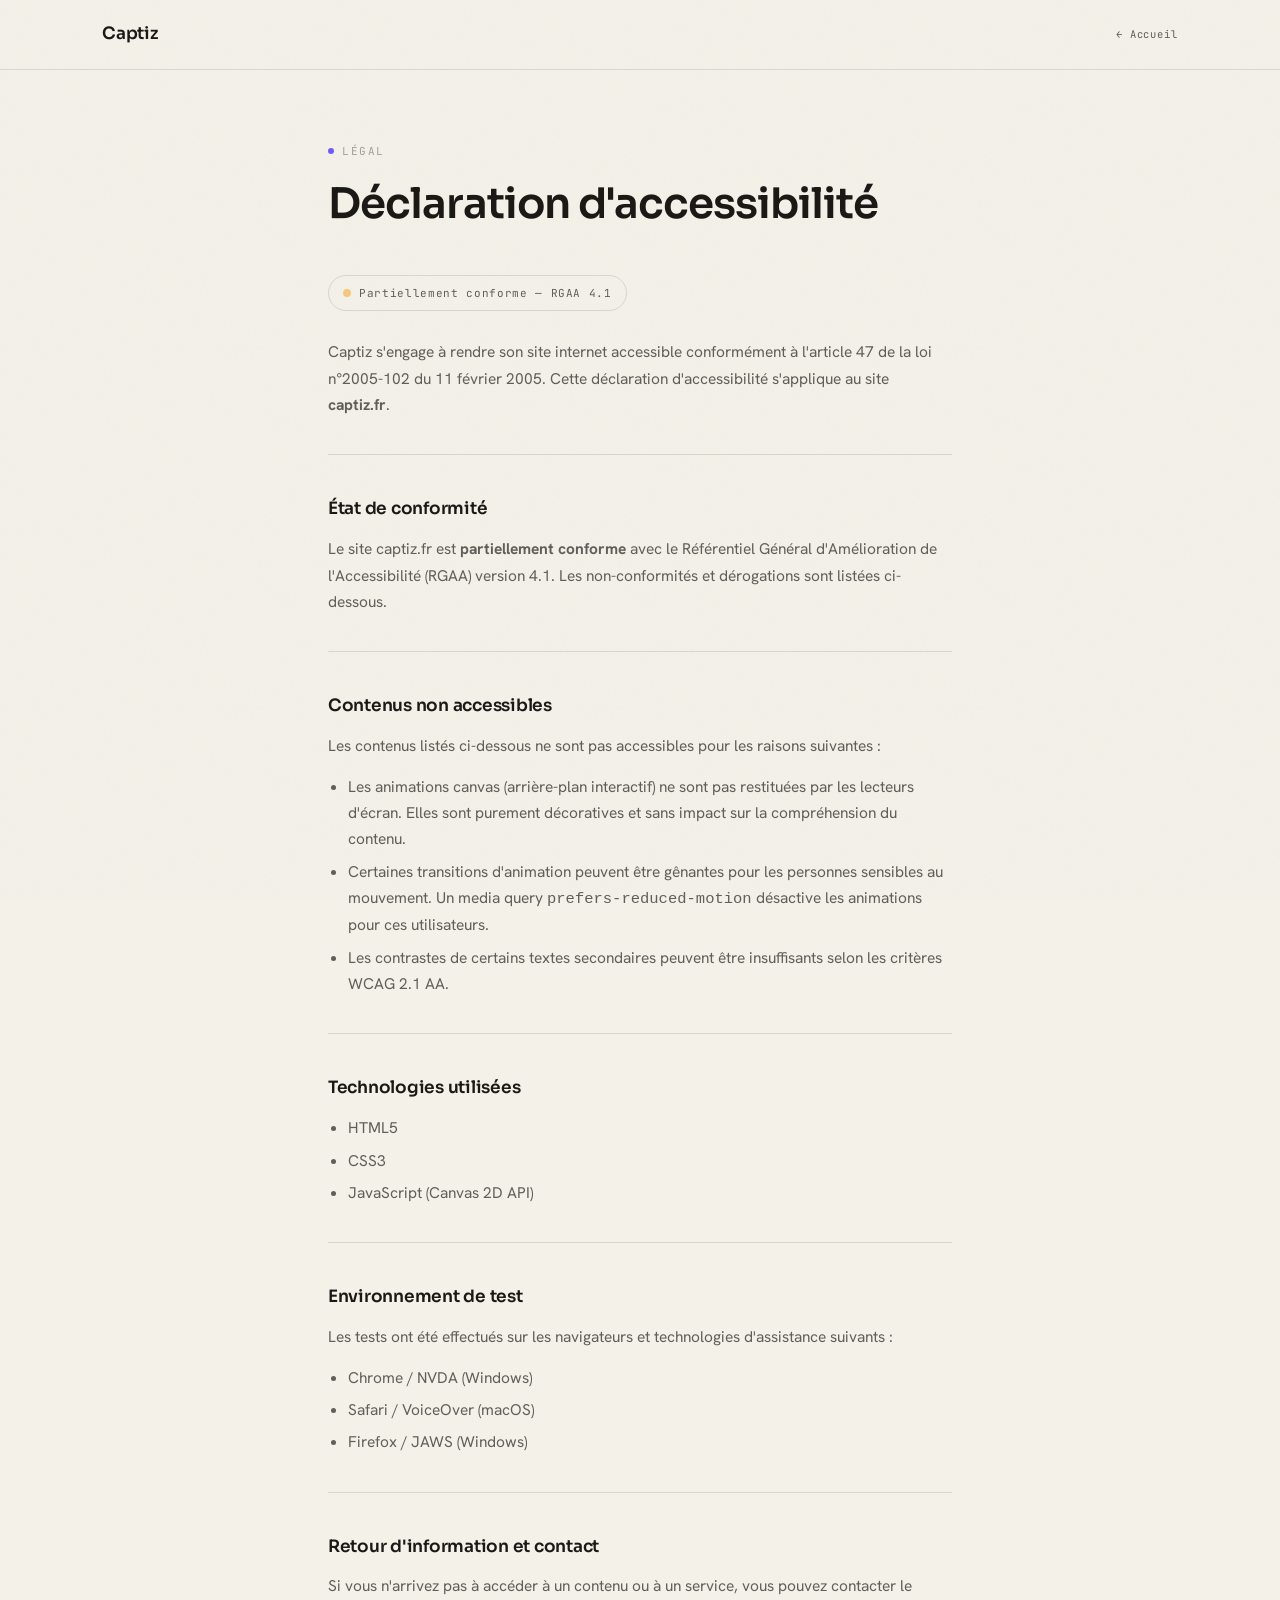
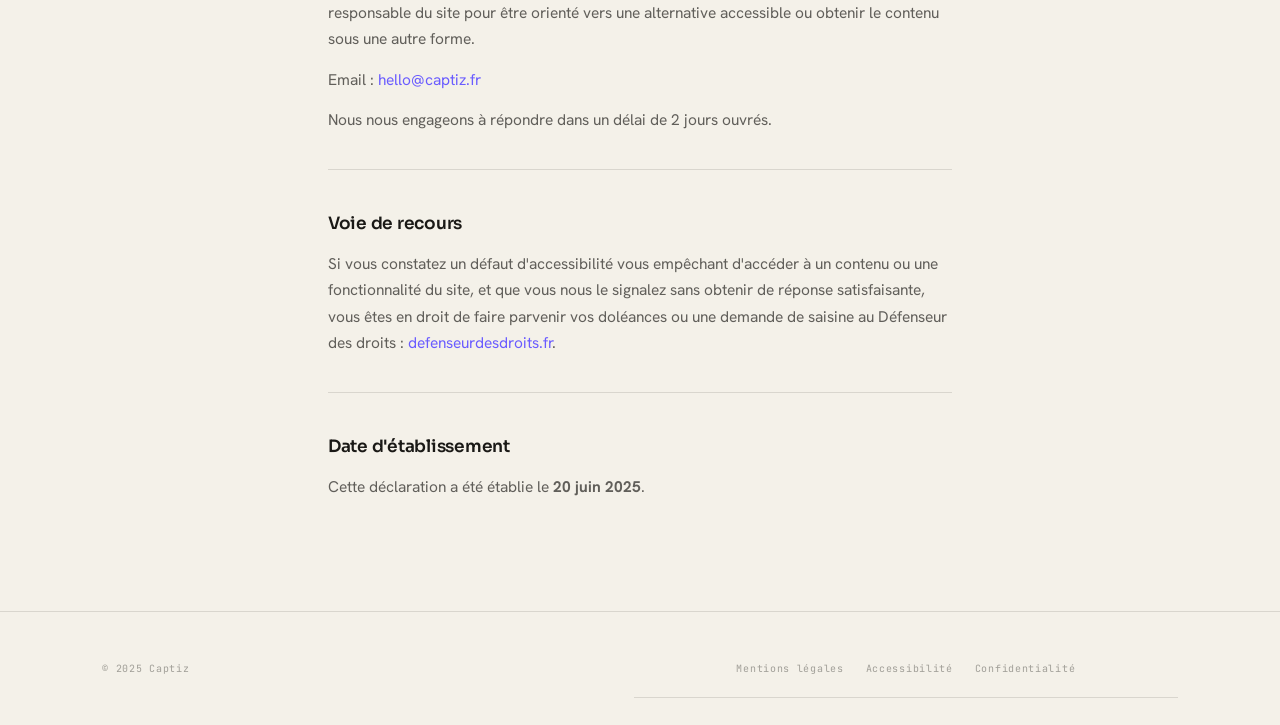
==== accessibilite.html @ ed2bbdc3 "Add legal pages + footer with clickable links - mentions-legales.html: editeur, hebergeur (Vercel), " ====
<!DOCTYPE html>
<html lang="fr">
<head>
<meta charset="UTF-8"/>
<meta name="viewport" content="width=device-width,initial-scale=1.0"/>
<title>Accessibilité · Captiz</title>
<link rel="icon" href="data:image/svg+xml,%3Csvg xmlns='http://www.w3.org/2000/svg' viewBox='0 0 32 32'%3E%3Crect width='32' height='32' fill='%23f4f1e9'/%3E%3Ccircle cx='16' cy='16' r='8' fill='%236a5cff'/%3E%3C/svg%3E"/>
<link rel="preconnect" href="https://fonts.googleapis.com">
<link rel="preconnect" href="https://fonts.gstatic.com" crossorigin>
<link href="https://fonts.googleapis.com/css2?family=Sora:wght@400;600&family=Hanken+Grotesk:wght@300;400;500&family=JetBrains+Mono:wght@400&display=swap" rel="stylesheet">
<style>
  :root{--bg:#f4f1e9;--ink:#1a1916;--muted:rgba(26,25,22,.68);--faint:rgba(26,25,22,.38);--line:rgba(26,25,22,.12);--accent:#6a5cff;--mono:'JetBrains Mono',monospace;--display:'Sora',system-ui,sans-serif}
  *{box-sizing:border-box;margin:0;padding:0}
  body{background:var(--bg);color:var(--ink);font-family:"Hanken Grotesk",system-ui,sans-serif;-webkit-font-smoothing:antialiased;line-height:1.7;min-height:100vh}
  body::after{content:"";position:fixed;inset:0;z-index:0;pointer-events:none;opacity:.04;mix-blend-mode:multiply;background-image:url("data:image/svg+xml,%3Csvg viewBox='0 0 200 200' xmlns='http://www.w3.org/2000/svg'%3E%3Cfilter id='g'%3E%3CfeTurbulence type='fractalNoise' baseFrequency='.75' numOctaves='4' stitchTiles='stitch'/%3E%3C/filter%3E%3Crect width='100%25' height='100%25' filter='url(%23g)'/%3E%3C/svg%3E");background-size:180px}
  nav{display:flex;align-items:center;justify-content:space-between;padding:20px clamp(24px,8vw,120px);border-bottom:1px solid var(--line)}
  .brand{font-family:var(--display);font-size:17px;font-weight:600;color:var(--ink);text-decoration:none;letter-spacing:-.02em}
  .back{font-family:var(--mono);font-size:10.5px;letter-spacing:.08em;color:var(--muted);text-decoration:none;display:flex;align-items:center;gap:7px;transition:.2s}
  .back:hover{color:var(--ink)}
  .back::before{content:"←"}
  main{position:relative;z-index:1;max-width:720px;margin:0 auto;padding:clamp(48px,8vh,96px) clamp(24px,8vw,48px) 96px}
  .page-label{font-family:var(--mono);font-size:11px;letter-spacing:.14em;text-transform:uppercase;color:var(--faint);margin-bottom:20px;display:flex;align-items:center;gap:8px}
  .page-label::before{content:"";width:6px;height:6px;border-radius:50%;background:var(--accent);flex:none}
  h1{font-family:var(--display);font-size:clamp(28px,4vw,42px);font-weight:600;letter-spacing:-.025em;line-height:1.1;margin-bottom:48px}
  h2{font-family:var(--display);font-size:17px;font-weight:600;letter-spacing:-.015em;margin:40px 0 12px;color:var(--ink)}
  p{color:var(--muted);font-size:15.5px;margin-bottom:14px}
  ul{color:var(--muted);font-size:15.5px;padding-left:20px;margin-bottom:14px;display:flex;flex-direction:column;gap:6px}
  a{color:var(--accent);text-decoration:none}
  a:hover{text-decoration:underline}
  .sep{border:none;border-top:1px solid var(--line);margin:36px 0}
  .badge{display:inline-flex;align-items:center;gap:8px;font-family:var(--mono);font-size:11px;letter-spacing:.06em;padding:8px 14px;border-radius:99px;border:1px solid var(--line);color:var(--muted);margin-bottom:28px}
  .badge .dot{width:8px;height:8px;border-radius:50%;background:#F6C87D;flex:none}
  footer{position:relative;z-index:1;border-top:1px solid var(--line);padding:28px clamp(24px,8vw,120px);display:flex;align-items:center;justify-content:space-between;flex-wrap:wrap;gap:14px}
  .footer-nav{display:flex;gap:22px;flex-wrap:wrap}
  .footer-nav a,.footer-copy{font-family:var(--mono);font-size:10px;letter-spacing:.07em;color:var(--faint);text-decoration:none;transition:.2s}
  .footer-nav a:hover{color:var(--ink)}
</style>
</head>
<body>
<nav>
  <a class="brand" href="index.html">Captiz</a>
  <a class="back" href="index.html">Accueil</a>
</nav>
<main>
  <div class="page-label">Légal</div>
  <h1>Déclaration d'accessibilité</h1>

  <div class="badge"><span class="dot"></span>Partiellement conforme — RGAA 4.1</div>

  <p>Captiz s'engage à rendre son site internet accessible conformément à l'article 47 de la loi n°2005-102 du 11 février 2005. Cette déclaration d'accessibilité s'applique au site <strong>captiz.fr</strong>.</p>

  <hr class="sep">

  <h2>État de conformité</h2>
  <p>Le site captiz.fr est <strong>partiellement conforme</strong> avec le Référentiel Général d'Amélioration de l'Accessibilité (RGAA) version 4.1. Les non-conformités et dérogations sont listées ci-dessous.</p>

  <hr class="sep">

  <h2>Contenus non accessibles</h2>
  <p>Les contenus listés ci-dessous ne sont pas accessibles pour les raisons suivantes :</p>
  <ul>
    <li>Les animations canvas (arrière-plan interactif) ne sont pas restituées par les lecteurs d'écran. Elles sont purement décoratives et sans impact sur la compréhension du contenu.</li>
    <li>Certaines transitions d'animation peuvent être gênantes pour les personnes sensibles au mouvement. Un media query <code>prefers-reduced-motion</code> désactive les animations pour ces utilisateurs.</li>
    <li>Les contrastes de certains textes secondaires peuvent être insuffisants selon les critères WCAG 2.1 AA.</li>
  </ul>

  <hr class="sep">

  <h2>Technologies utilisées</h2>
  <ul>
    <li>HTML5</li>
    <li>CSS3</li>
    <li>JavaScript (Canvas 2D API)</li>
  </ul>

  <hr class="sep">

  <h2>Environnement de test</h2>
  <p>Les tests ont été effectués sur les navigateurs et technologies d'assistance suivants :</p>
  <ul>
    <li>Chrome / NVDA (Windows)</li>
    <li>Safari / VoiceOver (macOS)</li>
    <li>Firefox / JAWS (Windows)</li>
  </ul>

  <hr class="sep">

  <h2>Retour d'information et contact</h2>
  <p>Si vous n'arrivez pas à accéder à un contenu ou à un service, vous pouvez contacter le responsable du site pour être orienté vers une alternative accessible ou obtenir le contenu sous une autre forme.</p>
  <p>Email : <a href="mailto:hello@captiz.fr">hello@captiz.fr</a></p>
  <p>Nous nous engageons à répondre dans un délai de 2 jours ouvrés.</p>

  <hr class="sep">

  <h2>Voie de recours</h2>
  <p>Si vous constatez un défaut d'accessibilité vous empêchant d'accéder à un contenu ou une fonctionnalité du site, et que vous nous le signalez sans obtenir de réponse satisfaisante, vous êtes en droit de faire parvenir vos doléances ou une demande de saisine au Défenseur des droits : <a href="https://www.defenseurdesdroits.fr" target="_blank" rel="noopener">defenseurdesdroits.fr</a>.</p>

  <hr class="sep">

  <h2>Date d'établissement</h2>
  <p>Cette déclaration a été établie le <strong>20 juin 2025</strong>.</p>
</main>

<footer>
  <span class="footer-copy">© 2025 Captiz</span>
  <nav class="footer-nav">
    <a href="mentions-legales.html">Mentions légales</a>
    <a href="accessibilite.html">Accessibilité</a>
    <a href="politique-confidentialite.html">Confidentialité</a>
  </nav>
</footer>
</body>
</html>
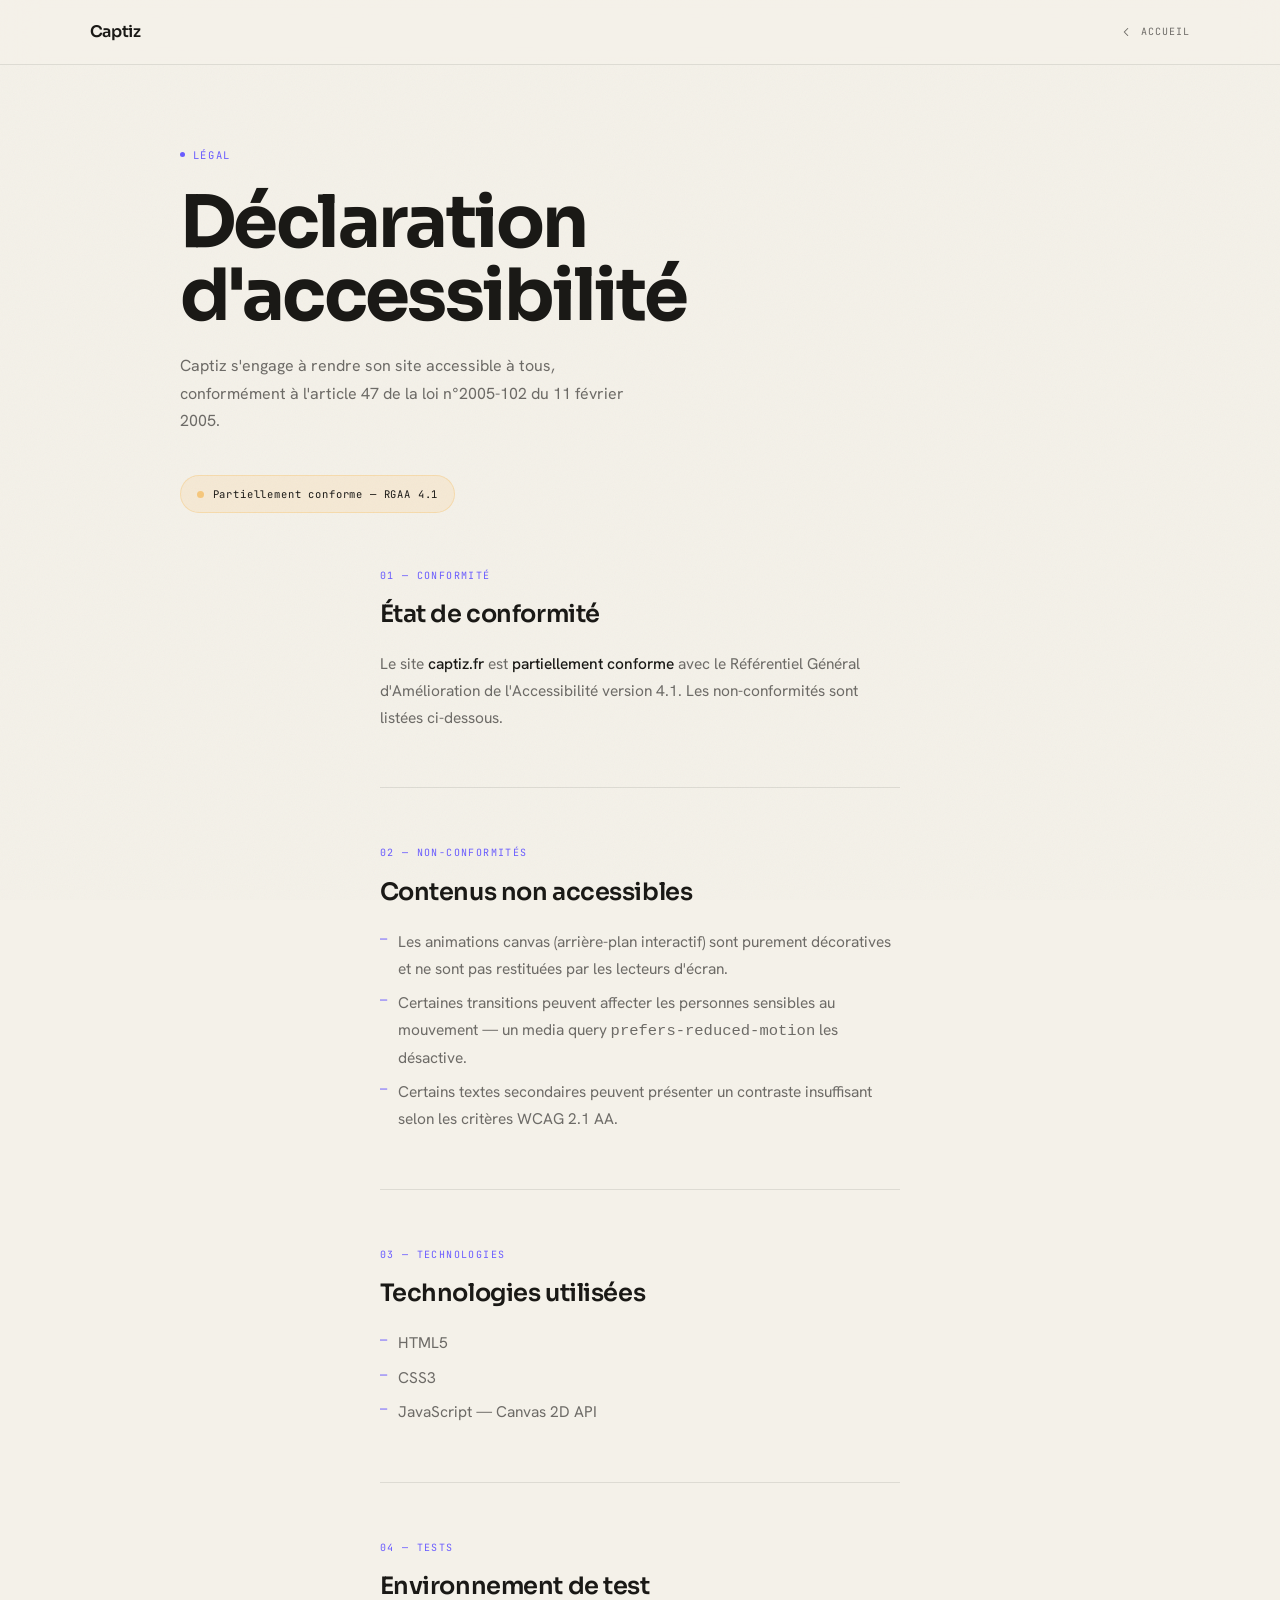
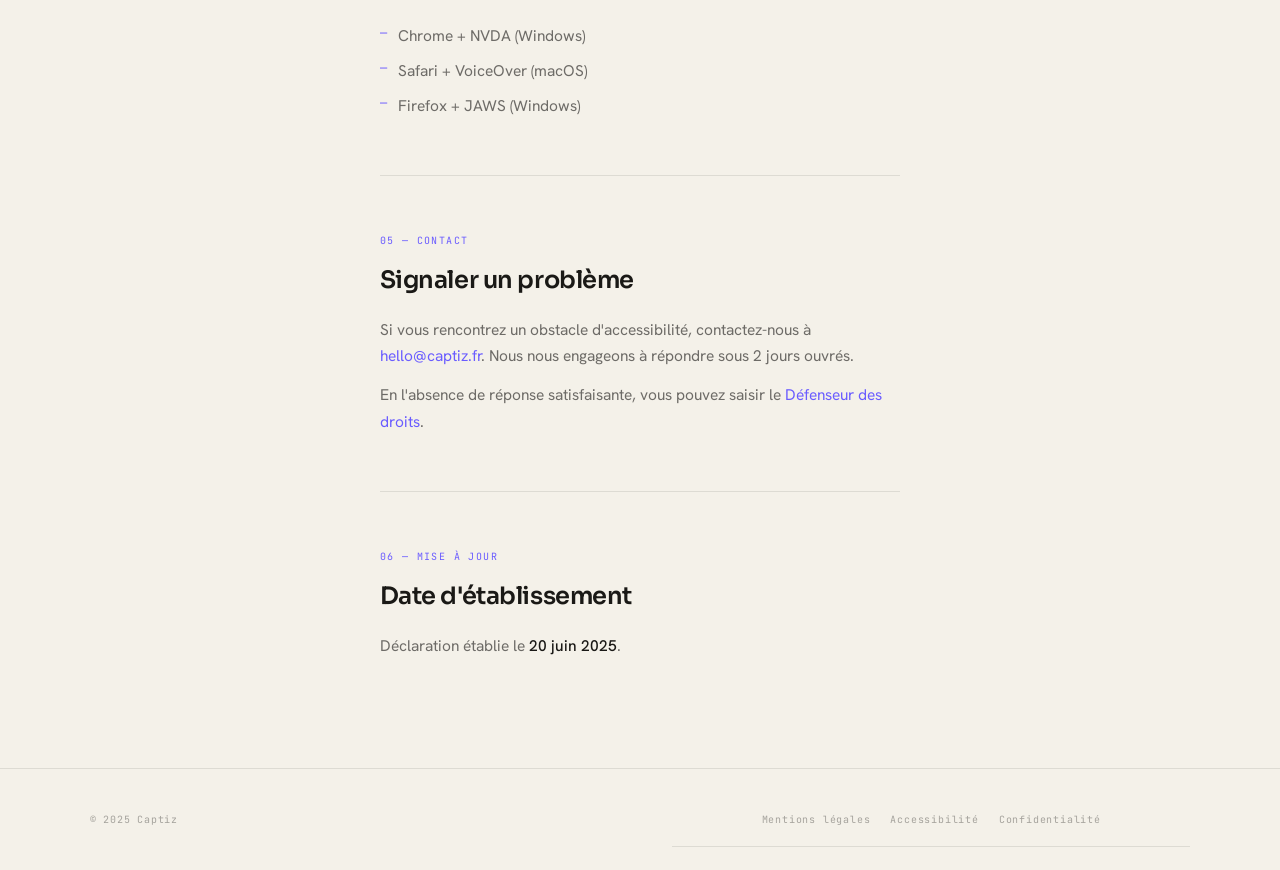
==== commit ca84d222: "Redesign legal pages + fix footer link visibility - Footer links deplacés dans .foot fixe (toujours " ====
--- a/accessibilite.html
+++ b/accessibilite.html
@@ -7,103 +7,124 @@
 <link rel="icon" href="data:image/svg+xml,%3Csvg xmlns='http://www.w3.org/2000/svg' viewBox='0 0 32 32'%3E%3Crect width='32' height='32' fill='%23f4f1e9'/%3E%3Ccircle cx='16' cy='16' r='8' fill='%236a5cff'/%3E%3C/svg%3E"/>
 <link rel="preconnect" href="https://fonts.googleapis.com">
 <link rel="preconnect" href="https://fonts.gstatic.com" crossorigin>
-<link href="https://fonts.googleapis.com/css2?family=Sora:wght@400;600&family=Hanken+Grotesk:wght@300;400;500&family=JetBrains+Mono:wght@400&display=swap" rel="stylesheet">
+<link href="https://fonts.googleapis.com/css2?family=Sora:wght@400;600;700&family=Hanken+Grotesk:wght@300;400;500&family=JetBrains+Mono:wght@400&display=swap" rel="stylesheet">
 <style>
-  :root{--bg:#f4f1e9;--ink:#1a1916;--muted:rgba(26,25,22,.68);--faint:rgba(26,25,22,.38);--line:rgba(26,25,22,.12);--accent:#6a5cff;--mono:'JetBrains Mono',monospace;--display:'Sora',system-ui,sans-serif}
-  *{box-sizing:border-box;margin:0;padding:0}
-  body{background:var(--bg);color:var(--ink);font-family:"Hanken Grotesk",system-ui,sans-serif;-webkit-font-smoothing:antialiased;line-height:1.7;min-height:100vh}
-  body::after{content:"";position:fixed;inset:0;z-index:0;pointer-events:none;opacity:.04;mix-blend-mode:multiply;background-image:url("data:image/svg+xml,%3Csvg viewBox='0 0 200 200' xmlns='http://www.w3.org/2000/svg'%3E%3Cfilter id='g'%3E%3CfeTurbulence type='fractalNoise' baseFrequency='.75' numOctaves='4' stitchTiles='stitch'/%3E%3C/filter%3E%3Crect width='100%25' height='100%25' filter='url(%23g)'/%3E%3C/svg%3E");background-size:180px}
-  nav{display:flex;align-items:center;justify-content:space-between;padding:20px clamp(24px,8vw,120px);border-bottom:1px solid var(--line)}
-  .brand{font-family:var(--display);font-size:17px;font-weight:600;color:var(--ink);text-decoration:none;letter-spacing:-.02em}
-  .back{font-family:var(--mono);font-size:10.5px;letter-spacing:.08em;color:var(--muted);text-decoration:none;display:flex;align-items:center;gap:7px;transition:.2s}
-  .back:hover{color:var(--ink)}
-  .back::before{content:"←"}
-  main{position:relative;z-index:1;max-width:720px;margin:0 auto;padding:clamp(48px,8vh,96px) clamp(24px,8vw,48px) 96px}
-  .page-label{font-family:var(--mono);font-size:11px;letter-spacing:.14em;text-transform:uppercase;color:var(--faint);margin-bottom:20px;display:flex;align-items:center;gap:8px}
-  .page-label::before{content:"";width:6px;height:6px;border-radius:50%;background:var(--accent);flex:none}
-  h1{font-family:var(--display);font-size:clamp(28px,4vw,42px);font-weight:600;letter-spacing:-.025em;line-height:1.1;margin-bottom:48px}
-  h2{font-family:var(--display);font-size:17px;font-weight:600;letter-spacing:-.015em;margin:40px 0 12px;color:var(--ink)}
-  p{color:var(--muted);font-size:15.5px;margin-bottom:14px}
-  ul{color:var(--muted);font-size:15.5px;padding-left:20px;margin-bottom:14px;display:flex;flex-direction:column;gap:6px}
-  a{color:var(--accent);text-decoration:none}
-  a:hover{text-decoration:underline}
-  .sep{border:none;border-top:1px solid var(--line);margin:36px 0}
-  .badge{display:inline-flex;align-items:center;gap:8px;font-family:var(--mono);font-size:11px;letter-spacing:.06em;padding:8px 14px;border-radius:99px;border:1px solid var(--line);color:var(--muted);margin-bottom:28px}
-  .badge .dot{width:8px;height:8px;border-radius:50%;background:#F6C87D;flex:none}
-  footer{position:relative;z-index:1;border-top:1px solid var(--line);padding:28px clamp(24px,8vw,120px);display:flex;align-items:center;justify-content:space-between;flex-wrap:wrap;gap:14px}
-  .footer-nav{display:flex;gap:22px;flex-wrap:wrap}
-  .footer-nav a,.footer-copy{font-family:var(--mono);font-size:10px;letter-spacing:.07em;color:var(--faint);text-decoration:none;transition:.2s}
-  .footer-nav a:hover{color:var(--ink)}
+:root{--bg:#f4f1e9;--ink:#1a1916;--muted:rgba(26,25,22,.62);--faint:rgba(26,25,22,.36);--line:rgba(26,25,22,.10);--accent:#6a5cff;--mono:'JetBrains Mono',monospace;--display:'Sora',system-ui,sans-serif}
+*{box-sizing:border-box;margin:0;padding:0}
+body{background:var(--bg);color:var(--ink);font-family:"Hanken Grotesk",system-ui,sans-serif;-webkit-font-smoothing:antialiased;line-height:1.72}
+body::after{content:"";position:fixed;inset:0;z-index:0;pointer-events:none;opacity:.042;mix-blend-mode:multiply;background-image:url("data:image/svg+xml,%3Csvg viewBox='0 0 200 200' xmlns='http://www.w3.org/2000/svg'%3E%3Cfilter id='g'%3E%3CfeTurbulence type='fractalNoise' baseFrequency='.75' numOctaves='4' stitchTiles='stitch'/%3E%3C/filter%3E%3Crect width='100%25' height='100%25' filter='url(%23g)'/%3E%3C/svg%3E");background-size:180px}
+nav{position:sticky;top:0;z-index:50;display:flex;align-items:center;justify-content:space-between;padding:18px clamp(24px,7vw,100px);background:rgba(244,241,233,.88);backdrop-filter:blur(16px);-webkit-backdrop-filter:blur(16px);border-bottom:1px solid var(--line)}
+.brand{font-family:var(--display);font-size:16px;font-weight:600;color:var(--ink);text-decoration:none;letter-spacing:-.022em}
+.back{font-family:var(--mono);font-size:10px;letter-spacing:.10em;text-transform:uppercase;color:var(--muted);text-decoration:none;display:flex;align-items:center;gap:8px;transition:.2s}
+.back svg{width:14px;height:14px;stroke:currentColor;fill:none;stroke-width:1.8;stroke-linecap:round;stroke-linejoin:round;transition:.2s}
+.back:hover{color:var(--ink)}.back:hover svg{transform:translateX(-3px)}
+.hero{padding:clamp(56px,9vh,110px) clamp(24px,7vw,100px) clamp(40px,6vh,72px);max-width:1100px;margin:0 auto}
+.hero-tag{font-family:var(--mono);font-size:10.5px;letter-spacing:.16em;text-transform:uppercase;color:var(--accent);margin-bottom:22px;display:flex;align-items:center;gap:8px}
+.hero-tag::before{content:"";width:5px;height:5px;border-radius:50%;background:currentColor;flex:none}
+h1{font-family:var(--display);font-size:clamp(40px,6vw,72px);font-weight:700;letter-spacing:-.035em;line-height:1.02}
+.hero-sub{margin-top:20px;font-size:16px;color:var(--muted);max-width:480px}
+.status-pill{display:inline-flex;align-items:center;gap:9px;font-family:var(--mono);font-size:10.5px;letter-spacing:.08em;padding:9px 16px;border-radius:99px;background:rgba(246,200,125,.18);border:1px solid rgba(246,200,125,.45);color:var(--ink);margin-top:28px}
+.status-dot{width:7px;height:7px;border-radius:50%;background:#F6C87D;flex:none}
+.content{max-width:700px;margin:0 auto clamp(80px,12vh,140px);padding:0 clamp(24px,7vw,100px)}
+.block{margin-bottom:56px}
+.block-num{font-family:var(--mono);font-size:10px;letter-spacing:.14em;text-transform:uppercase;color:var(--accent);margin-bottom:10px}
+h2{font-family:var(--display);font-size:clamp(18px,2.2vw,24px);font-weight:600;letter-spacing:-.018em;color:var(--ink);margin-bottom:16px}
+p{font-size:15.5px;color:var(--muted);margin-bottom:12px;line-height:1.72}
+p:last-child{margin-bottom:0}
+ul{font-size:15.5px;color:var(--muted);padding-left:0;margin-bottom:12px;list-style:none;display:flex;flex-direction:column;gap:8px}
+ul li{padding-left:18px;position:relative}
+ul li::before{content:"—";position:absolute;left:0;color:var(--accent);font-family:var(--mono);font-size:12px}
+a{color:var(--accent);text-decoration:none}
+a:hover{text-decoration:underline}
+strong{color:var(--ink);font-weight:500}
+.div{height:1px;background:var(--line);margin-bottom:56px}
+footer{border-top:1px solid var(--line);padding:24px clamp(24px,7vw,100px);display:flex;align-items:center;justify-content:space-between;flex-wrap:wrap;gap:14px}
+.foot-links{display:flex;gap:20px;flex-wrap:wrap}
+.foot-links a,.foot-copy{font-family:var(--mono);font-size:10px;letter-spacing:.08em;color:var(--faint);text-decoration:none;transition:.2s}
+.foot-links a:hover{color:var(--ink)}
 </style>
 </head>
 <body>
 <nav>
   <a class="brand" href="index.html">Captiz</a>
-  <a class="back" href="index.html">Accueil</a>
+  <a class="back" href="index.html">
+    <svg viewBox="0 0 24 24"><polyline points="15 18 9 12 15 6"/></svg>Accueil
+  </a>
 </nav>
-<main>
-  <div class="page-label">Légal</div>
-  <h1>Déclaration d'accessibilité</h1>
 
-  <div class="badge"><span class="dot"></span>Partiellement conforme — RGAA 4.1</div>
+<div class="hero">
+  <div class="hero-tag">Légal</div>
+  <h1>Déclaration<br>d'accessibilité</h1>
+  <p class="hero-sub">Captiz s'engage à rendre son site accessible à tous, conformément à l'article 47 de la loi n°2005-102 du 11 février 2005.</p>
+  <div class="status-pill"><span class="status-dot"></span>Partiellement conforme — RGAA 4.1</div>
+</div>
 
-  <p>Captiz s'engage à rendre son site internet accessible conformément à l'article 47 de la loi n°2005-102 du 11 février 2005. Cette déclaration d'accessibilité s'applique au site <strong>captiz.fr</strong>.</p>
+<div class="content">
 
-  <hr class="sep">
+  <div class="block">
+    <div class="block-num">01 — Conformité</div>
+    <h2>État de conformité</h2>
+    <p>Le site <strong>captiz.fr</strong> est <strong>partiellement conforme</strong> avec le Référentiel Général d'Amélioration de l'Accessibilité version 4.1. Les non-conformités sont listées ci-dessous.</p>
+  </div>
 
-  <h2>État de conformité</h2>
-  <p>Le site captiz.fr est <strong>partiellement conforme</strong> avec le Référentiel Général d'Amélioration de l'Accessibilité (RGAA) version 4.1. Les non-conformités et dérogations sont listées ci-dessous.</p>
+  <div class="div"></div>
 
-  <hr class="sep">
+  <div class="block">
+    <div class="block-num">02 — Non-conformités</div>
+    <h2>Contenus non accessibles</h2>
+    <ul>
+      <li>Les animations canvas (arrière-plan interactif) sont purement décoratives et ne sont pas restituées par les lecteurs d'écran.</li>
+      <li>Certaines transitions peuvent affecter les personnes sensibles au mouvement — un media query <code>prefers-reduced-motion</code> les désactive.</li>
+      <li>Certains textes secondaires peuvent présenter un contraste insuffisant selon les critères WCAG 2.1 AA.</li>
+    </ul>
+  </div>
 
-  <h2>Contenus non accessibles</h2>
-  <p>Les contenus listés ci-dessous ne sont pas accessibles pour les raisons suivantes :</p>
-  <ul>
-    <li>Les animations canvas (arrière-plan interactif) ne sont pas restituées par les lecteurs d'écran. Elles sont purement décoratives et sans impact sur la compréhension du contenu.</li>
-    <li>Certaines transitions d'animation peuvent être gênantes pour les personnes sensibles au mouvement. Un media query <code>prefers-reduced-motion</code> désactive les animations pour ces utilisateurs.</li>
-    <li>Les contrastes de certains textes secondaires peuvent être insuffisants selon les critères WCAG 2.1 AA.</li>
-  </ul>
+  <div class="div"></div>
 
-  <hr class="sep">
+  <div class="block">
+    <div class="block-num">03 — Technologies</div>
+    <h2>Technologies utilisées</h2>
+    <ul>
+      <li>HTML5</li>
+      <li>CSS3</li>
+      <li>JavaScript — Canvas 2D API</li>
+    </ul>
+  </div>
 
-  <h2>Technologies utilisées</h2>
-  <ul>
-    <li>HTML5</li>
-    <li>CSS3</li>
-    <li>JavaScript (Canvas 2D API)</li>
-  </ul>
+  <div class="div"></div>
 
-  <hr class="sep">
+  <div class="block">
+    <div class="block-num">04 — Tests</div>
+    <h2>Environnement de test</h2>
+    <ul>
+      <li>Chrome + NVDA (Windows)</li>
+      <li>Safari + VoiceOver (macOS)</li>
+      <li>Firefox + JAWS (Windows)</li>
+    </ul>
+  </div>
 
-  <h2>Environnement de test</h2>
-  <p>Les tests ont été effectués sur les navigateurs et technologies d'assistance suivants :</p>
-  <ul>
-    <li>Chrome / NVDA (Windows)</li>
-    <li>Safari / VoiceOver (macOS)</li>
-    <li>Firefox / JAWS (Windows)</li>
-  </ul>
+  <div class="div"></div>
 
-  <hr class="sep">
+  <div class="block">
+    <div class="block-num">05 — Contact</div>
+    <h2>Signaler un problème</h2>
+    <p>Si vous rencontrez un obstacle d'accessibilité, contactez-nous à <a href="mailto:hello@captiz.fr">hello@captiz.fr</a>. Nous nous engageons à répondre sous 2 jours ouvrés.</p>
+    <p>En l'absence de réponse satisfaisante, vous pouvez saisir le <a href="https://www.defenseurdesdroits.fr" target="_blank" rel="noopener">Défenseur des droits</a>.</p>
+  </div>
 
-  <h2>Retour d'information et contact</h2>
-  <p>Si vous n'arrivez pas à accéder à un contenu ou à un service, vous pouvez contacter le responsable du site pour être orienté vers une alternative accessible ou obtenir le contenu sous une autre forme.</p>
-  <p>Email : <a href="mailto:hello@captiz.fr">hello@captiz.fr</a></p>
-  <p>Nous nous engageons à répondre dans un délai de 2 jours ouvrés.</p>
+  <div class="div"></div>
 
-  <hr class="sep">
+  <div class="block">
+    <div class="block-num">06 — Mise à jour</div>
+    <h2>Date d'établissement</h2>
+    <p>Déclaration établie le <strong>20 juin 2025</strong>.</p>
+  </div>
 
-  <h2>Voie de recours</h2>
-  <p>Si vous constatez un défaut d'accessibilité vous empêchant d'accéder à un contenu ou une fonctionnalité du site, et que vous nous le signalez sans obtenir de réponse satisfaisante, vous êtes en droit de faire parvenir vos doléances ou une demande de saisine au Défenseur des droits : <a href="https://www.defenseurdesdroits.fr" target="_blank" rel="noopener">defenseurdesdroits.fr</a>.</p>
-
-  <hr class="sep">
-
-  <h2>Date d'établissement</h2>
-  <p>Cette déclaration a été établie le <strong>20 juin 2025</strong>.</p>
-</main>
+</div>
 
 <footer>
-  <span class="footer-copy">© 2025 Captiz</span>
-  <nav class="footer-nav">
+  <span class="foot-copy">© 2025 Captiz</span>
+  <nav class="foot-links">
     <a href="mentions-legales.html">Mentions légales</a>
     <a href="accessibilite.html">Accessibilité</a>
     <a href="politique-confidentialite.html">Confidentialité</a>
